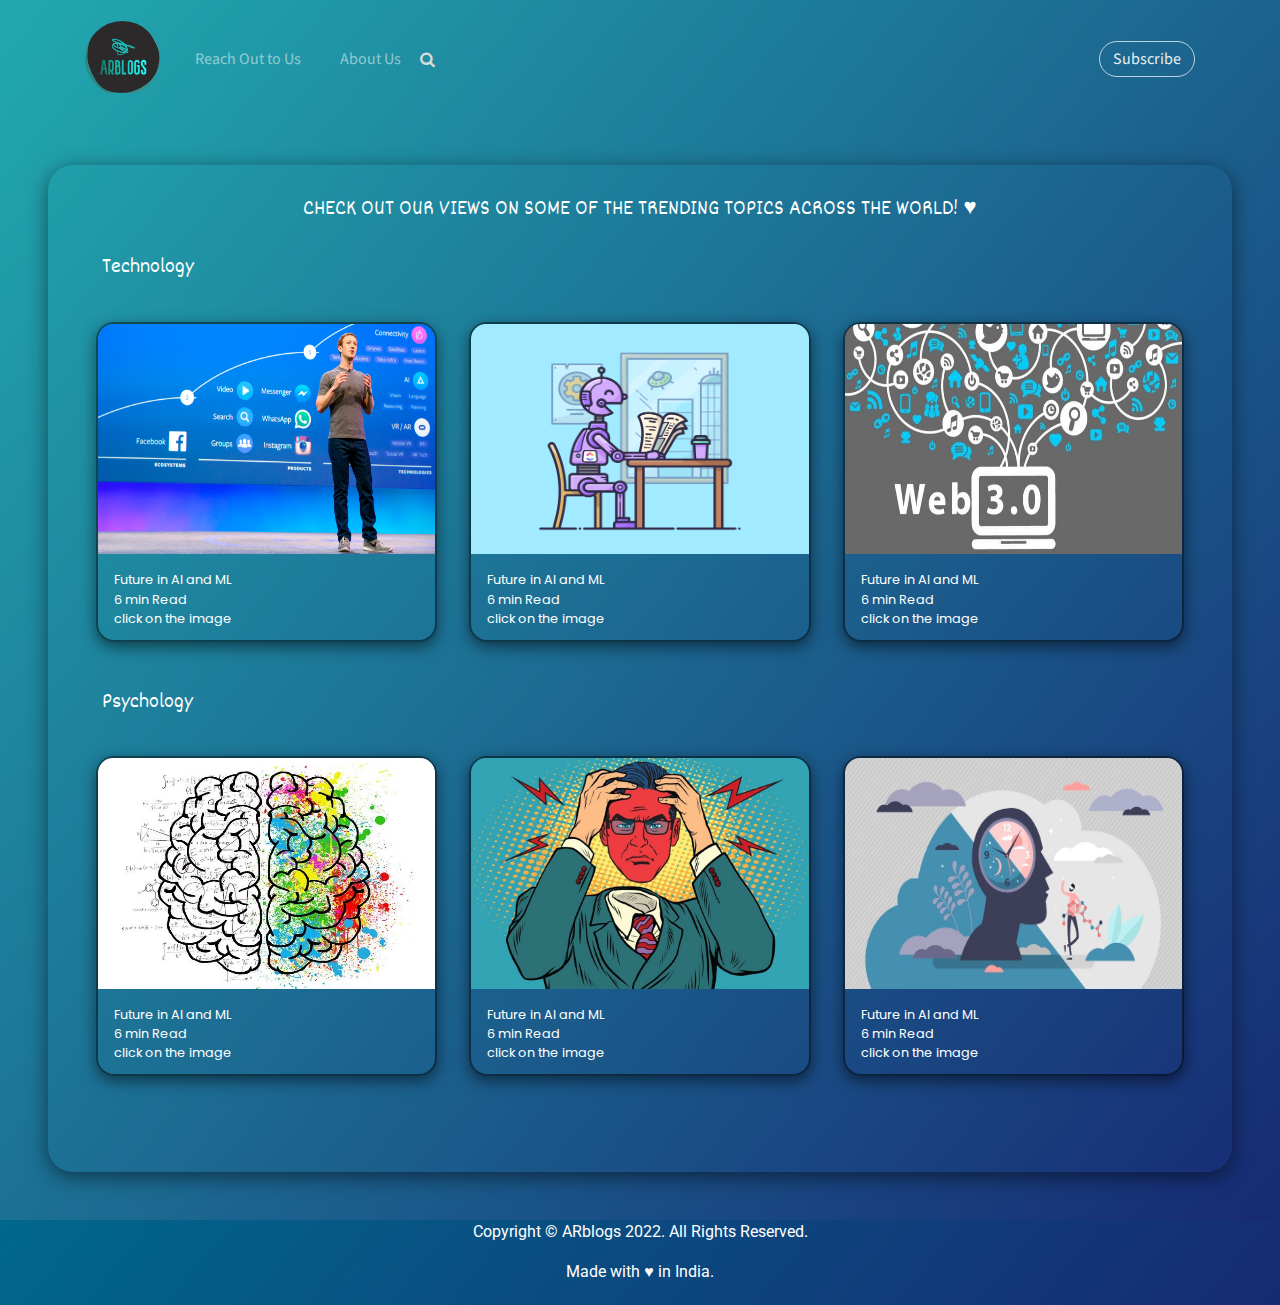
==== index.html @ 7158710a "Update index.html" ====
<!DOCTYPE html>
<html>
<head>
    <meta charset="utf-8">
    <meta name="viewport" content="width=device-width, initial-scale=1.0">
    <title>ARblogs</title>
    <!-- ----------bootstrap-------- -->
    <link rel="stylesheet" href="https://cdnjs.cloudflare.com/ajax/libs/twitter-bootstrap/4.1.3/css/bootstrap.min.css">
    <link rel="stylesheet" href="https://cdnjs.cloudflare.com/ajax/libs/font-awesome/4.7.0/css/font-awesome.min.css">
    <link rel="stylesheet" href="https://fonts.googleapis.com/css?family=Source+Sans+Pro:300,400,700">
    <!-- ----------CSS-------- -->
    <link rel="stylesheet" href="https://ananditaa.github.io/ARblogs/style.css">
    <!-- ----------FONT-------- -->
    <link href='https://fonts.googleapis.com/css?family=Dekko' rel='stylesheet'>
    <!----Google Fonts---->
    <link rel="preconnect" href="https://fonts.googleapis.com">
    <link rel="preconnect" href="https://fonts.gstatic.com" crossorigin>
    <link href="https://fonts.googleapis.com/css2?family=Fredoka+One&family=Merriweather&family=Montserrat&family=Playfair+Display:wght@400;900&family=Poppins:wght@400;600;800&family=Roboto:wght@300;500&family=Rowdies:wght@700&family=Sacramento&display=swap" rel="stylesheet">
</head>

<body>
    <div>
        <div class="header-blue">
            <nav class="navbar navbar-dark navbar-expand-md navigation-clean-search">
                <div class="container">
                    <a class="navbar-brand" href="https://ananditaa.github.io/ARblogs/index.html">
                        <div class="logo-image">
                            <img src="https://ananditaa.github.io/ARblogs/logo.jpg" class="img-fluid">
                        </div>
                    </a>
                    <button class="navbar-toggler" data-toggle="collapse" data-target="#navcol-1"><span
                        class="sr-only">Toggle navigation</span><span class="navbar-toggler-icon"></span></button>
                    <div class="collapse navbar-collapse" id="navcol-1">
                        <ul class="nav navbar-nav">
                            <li class="nav-item" role="presentation"><a class="nav-link" href="https://ananditaa.github.io/ARblogs/reach.html">Reach Out to Us</a></li>
                            <li class="nav-item" role="presentation"><a class="nav-link" href="https://ananditaa.github.io/ARblogs/aboutus.html">About Us</a></li>
                        </ul>
                        <form class="form-inline mr-auto" target="_self">
                            <div class="form-group"><label for="search-field"><i class="fa fa-search"></i></label><input class="form-control search-field" type="search" name="search" id="search-field"></div>
                        </form>
                        <a class="btn btn-light action-button" role="button" href="https://ananditaa.github.io/ARblogs/subscribe.html">Subscribe</a>
                    </div>
                </div>
            </nav>
            <div class="blog-sec">
                <div class="blog-1">
                    <h2 style="font-family: 'Dekko';font-size: 22px"; class="main-heading">Check out our views on some of the trending topics across the world! &hearts;</h2>
                    <div class="blog-img-flex">
                        <h3 style="font-family: 'Dekko';font-size: 22px;color: white;" class="sub-heading">Technology</h3>
                        <div class="blog-img">
                            <div class="img1">
                                <img src="https://ananditaa.github.io/ARblogs/img2.jpg" >
                                <div class="text">
                                    <p>Lorem ipsum, dolor sit amet consectetur adipisicing elit. Unde, laudantium illo qui possimus repudiandae temporibus.Lorem ipsum dolor, sit amet consectetur adipisicing elit. </p>
                                    <button onclick="window.location.href='https://ananditaa.github.io/ARblogs/blogpage.html'" class="btn-sub">Read More</button>
                                </div>
                                <div class="sub-text">
                                    <p>Future in AI and ML</p>
                                    <p>6 min Read</p>
                                    <p>click on the image</p>
                                </div>
                            </div>
                            <div class="img1">
                                <img src="https://ananditaa.github.io/ARblogs/img1.png" >
                                <div class="text">
                                    <p>To be published soon :) </p>
                                    <button class="btn-sub" disabled>Read More</button>
                                </div>
                                <div class="sub-text">
                                    <p>Future in AI and ML</p>
                                    <p>6 min Read</p>
                                    <p>click on the image</p>
                                </div>
                            </div>
                            <div class="img1">
                                <img src="https://ananditaa.github.io/ARblogs/img3.jpg" >
                                <div class="text">
                                    <p>To be published soon :)</p>
                                    <button class="btn-sub" disabled>Read More</button>
                                    
                                </div>
                                <div class="sub-text">
                                    <p>Future in AI and ML</p>
                                    <p>6 min Read</p>
                                    <p>click on the image</p>
                                </div>
                            </div>
                        </div>
                    </div>
                    <div class="blog-img-flex">
                        <h3 style="font-family: 'Dekko';font-size: 22px;color: white;" class="sub-heading">Psychology</h3>
                        <div class="blog-img">
                            <div class="img1">
                                <img src="https://ananditaa.github.io/ARblogs/img4.jpg" >
                                <div class="text">
                                    <p>To be published soon :) </p>
                                    <button class="btn-sub" disabled>Read More</button>
                                </div>
                                <div class="sub-text">
                                    <p>Future in AI and ML</p>
                                    <p>6 min Read</p>
                                    <p>click on the image</p>
                                </div>
                            </div>
                            <div class="img1">
                                <img src="https://ananditaa.github.io/ARblogs/img5.jpg" >
                                <div class="text">
                                    <p>To be published soon :) </p>
                                    <button class="btn-sub" disabled>Read More</button>
                                </div>
                                <div class="sub-text">
                                    <p>Future in AI and ML</p>
                                    <p>6 min Read</p>
                                    <p>click on the image</p>
                                </div>
                            </div>
                            <div class="img1">
                                <img src="https://ananditaa.github.io/ARblogs/img6.jpeg" >
                                <div class="text">
                                    <p>To be published soon :)</p>
                                    <button class="btn-sub" disabled>Read More</button>
                                </div>
                                <div class="sub-text">
                                    <p>Future in AI and ML</p>
                                    <p>6 min Read</p>
                                    <p>click on the image</p>
                                </div>
                            </div>
                        </div>
                    </div>
                </div>
            </div>
        </div>
    </div>
    <div class="footer">
        <p>Copyright &copy; ARblogs 2022. All Rights Reserved.</p>
        <p>Made with &hearts; in India.</p>
    </div>
    <script src="https://cdnjs.cloudflare.com/ajax/libs/jquery/3.2.1/jquery.min.js"></script>
    <script src="https://cdnjs.cloudflare.com/ajax/libs/twitter-bootstrap/4.1.3/js/bootstrap.bundle.min.js"></script>
</body>
</html>
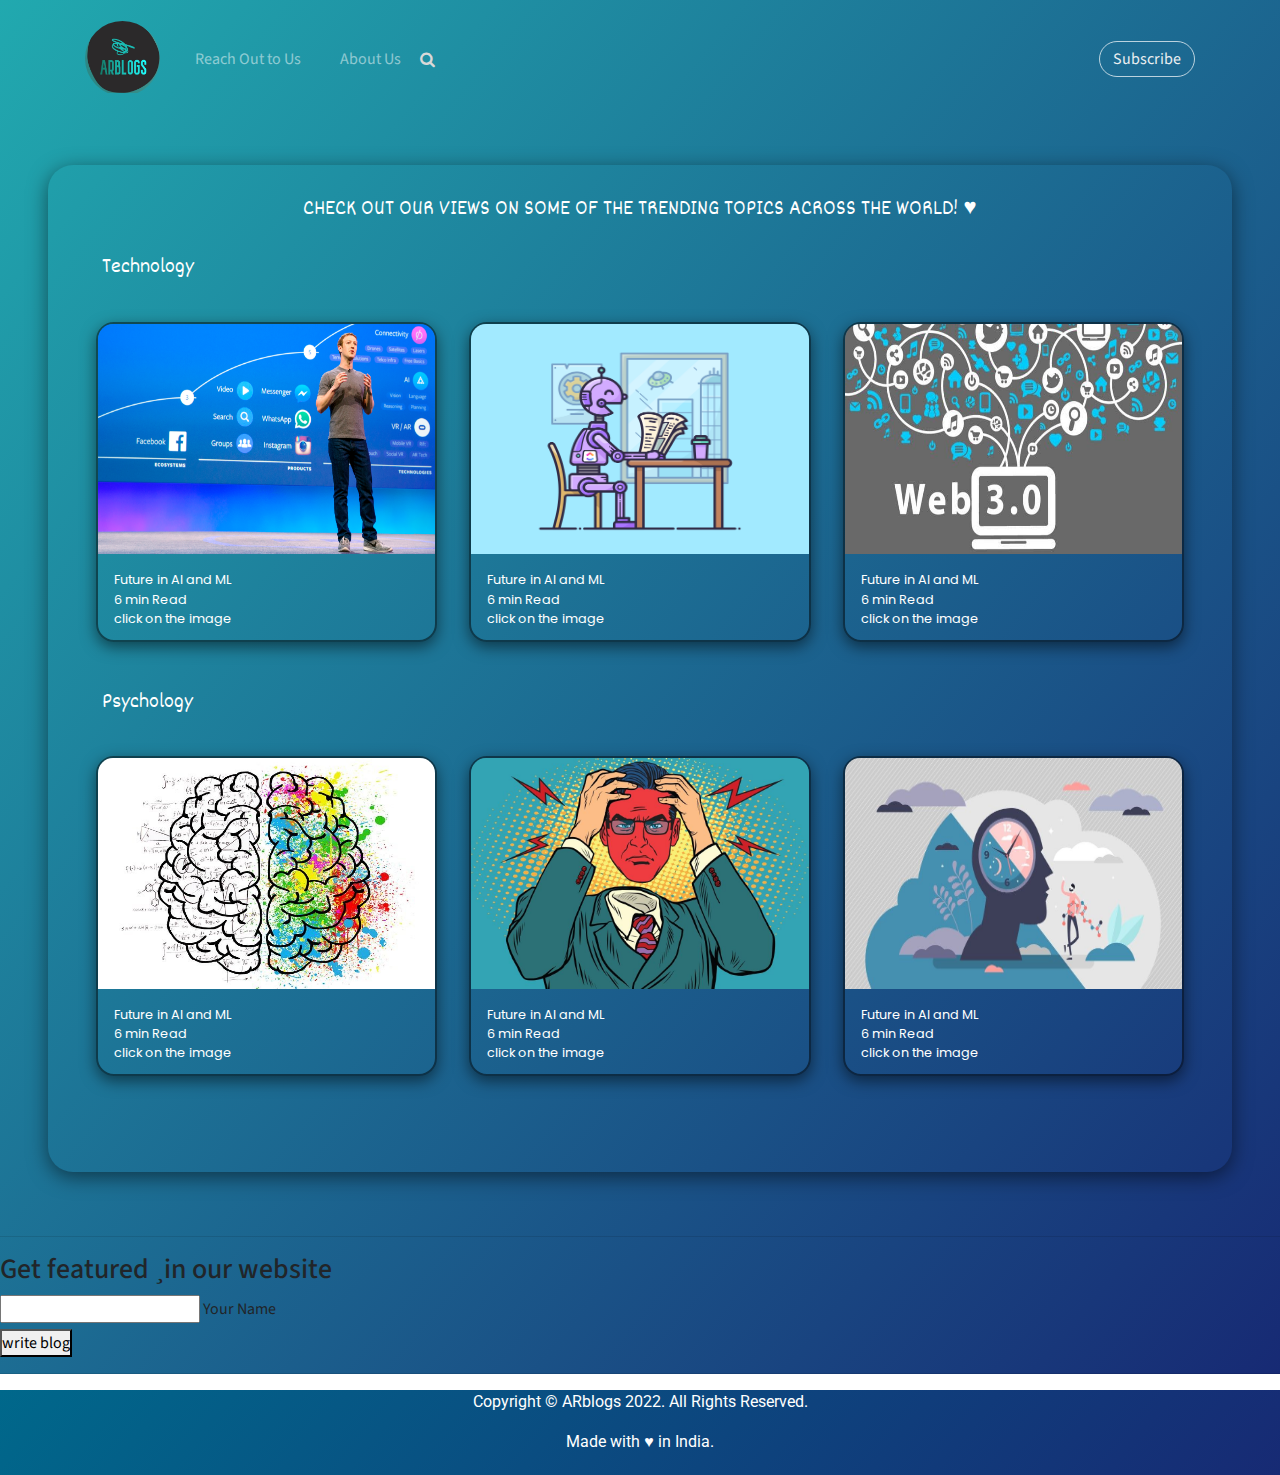
==== commit e6f18801: "Update index.html" ====
--- a/index.html
+++ b/index.html
@@ -52,7 +52,7 @@
                                 <img src="https://ananditaa.github.io/ARblogs/img2.jpg" >
                                 <div class="text">
                                     <p>Lorem ipsum, dolor sit amet consectetur adipisicing elit. Unde, laudantium illo qui possimus repudiandae temporibus.Lorem ipsum dolor, sit amet consectetur adipisicing elit. </p>
-                                    <button onclick="window.location.href='https://ananditaa.github.io/ARblogs/blogpage.html'" class="btn-sub">Read More</button>
+                                    <button onclick="window.location.href='https://ananditaa.github.io/ARblogs/blogpage.html'" class="btn-sub btn-hover">Read More</button>
                                 </div>
                                 <div class="sub-text">
                                     <p>Future in AI and ML</p>
@@ -130,6 +130,23 @@
                     </div>
                 </div>
             </div>
+             <hr>
+            <div class="feature-section">
+                <div class="feature-content">
+                    <h3>Get featured <span class="emoji"><i class="fas fa-star"></i></span>in our website</h3>
+                </div>
+                <div class="feature-input">
+                    
+                  
+                  <input type="text"  required id="featureinput">
+                  <label class="feature-name" for="featureinput">Your Name</label>
+                    
+                </div>
+                <div class="feature-button">
+                    <button>write blog</button>
+                </div>
+            </div>
+            <hr>
         </div>
     </div>
     <div class="footer">
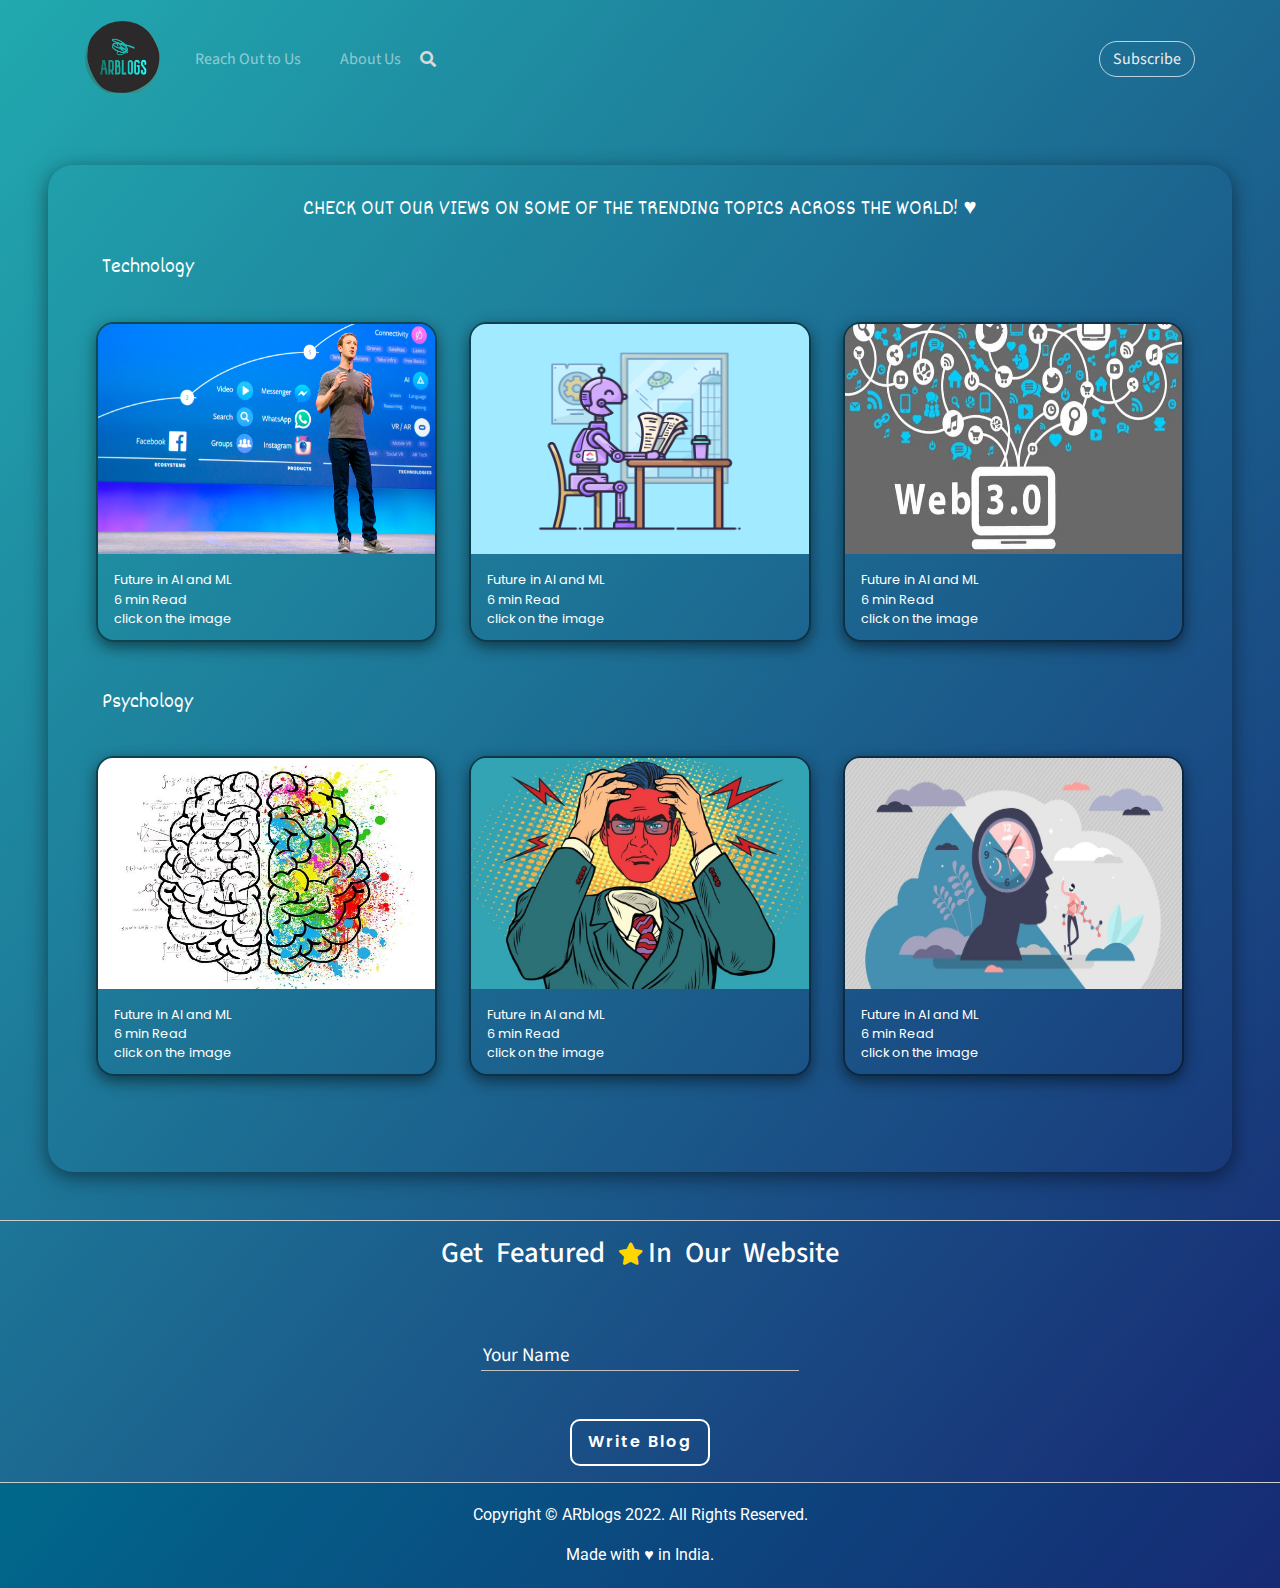
==== commit 52b95e11: "Update index.html" ====
--- a/index.html
+++ b/index.html
@@ -16,6 +16,8 @@
     <link rel="preconnect" href="https://fonts.googleapis.com">
     <link rel="preconnect" href="https://fonts.gstatic.com" crossorigin>
     <link href="https://fonts.googleapis.com/css2?family=Fredoka+One&family=Merriweather&family=Montserrat&family=Playfair+Display:wght@400;900&family=Poppins:wght@400;600;800&family=Roboto:wght@300;500&family=Rowdies:wght@700&family=Sacramento&display=swap" rel="stylesheet">
+    <!--     -----font awesome ---------- -->
+    <link href="https://cdnjs.cloudflare.com/ajax/libs/font-awesome/5.13.0/css/all.min.css" rel="stylesheet">
 </head>
 
 <body>
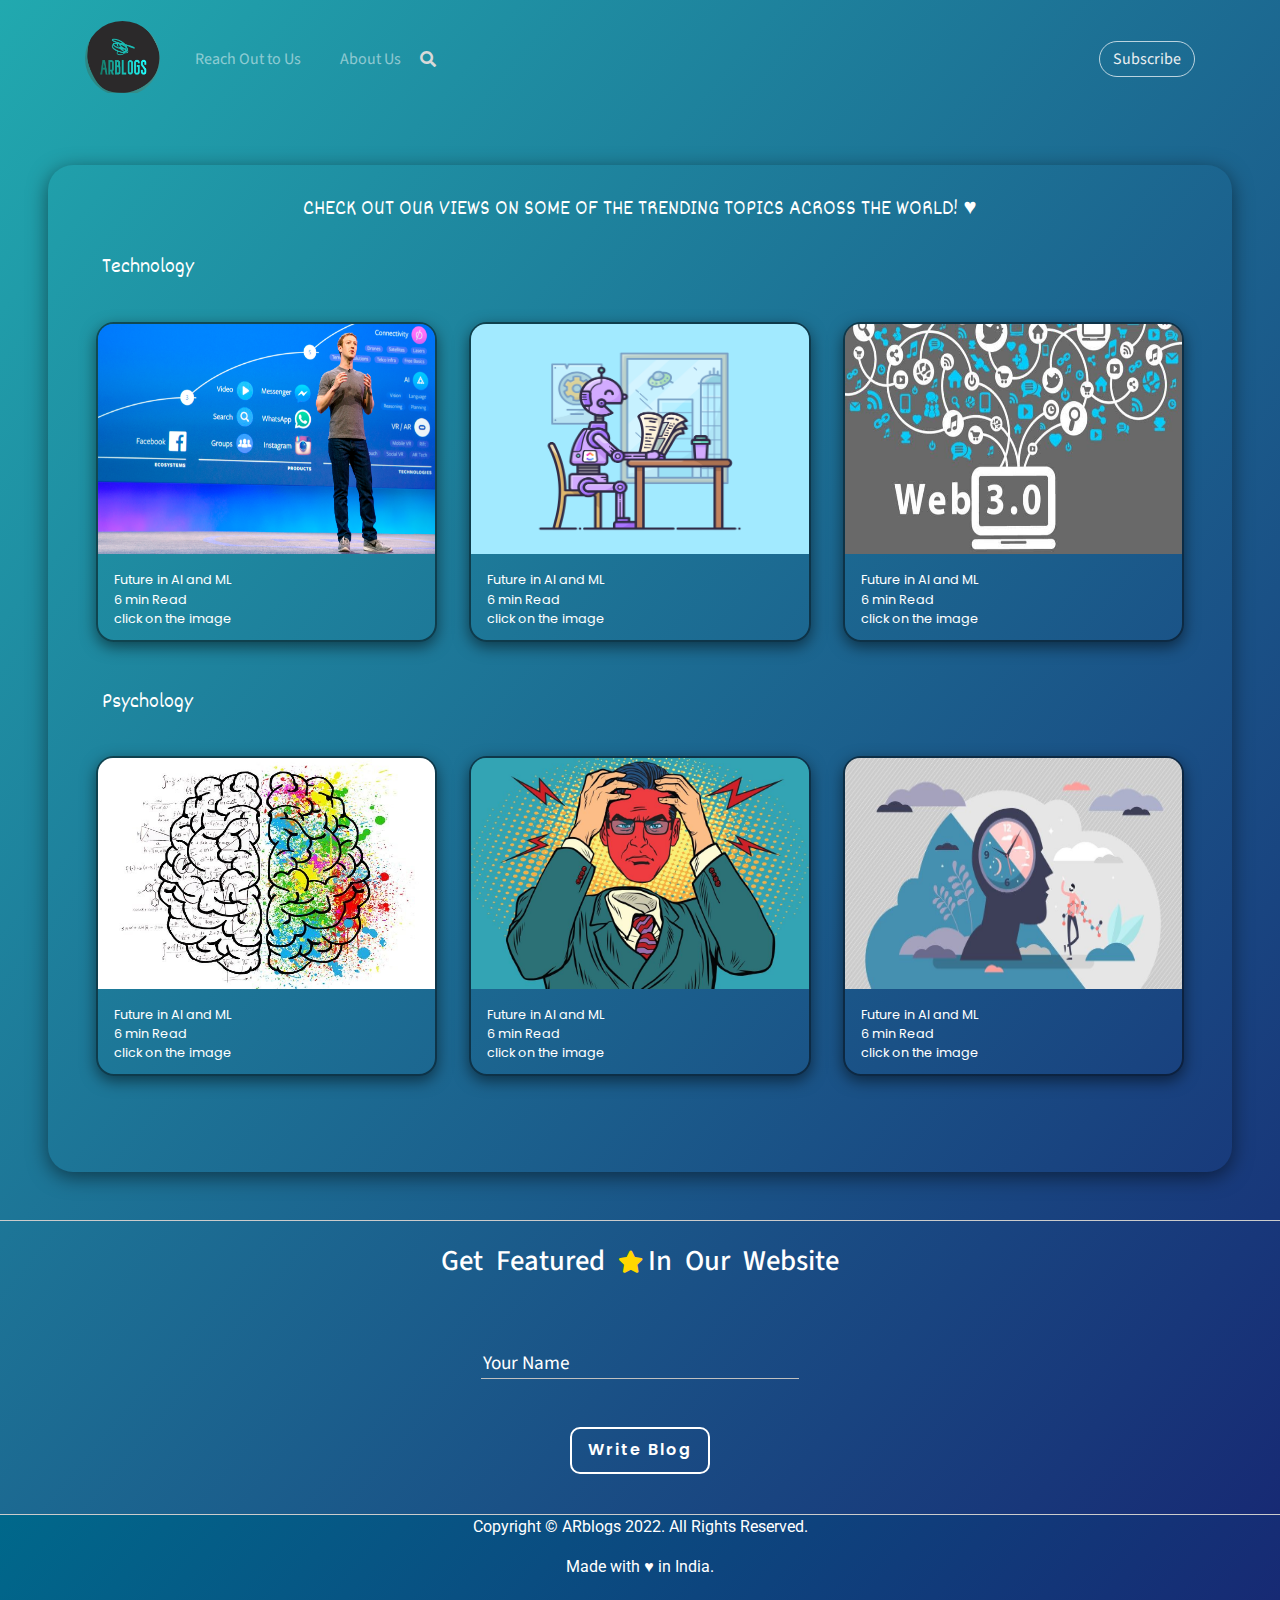
==== commit e1bee588: "Update index.html" ====
--- a/index.html
+++ b/index.html
@@ -40,7 +40,7 @@
                         <form class="form-inline mr-auto" target="_self">
                             <div class="form-group"><label for="search-field"><i class="fa fa-search"></i></label><input class="form-control search-field" type="search" name="search" id="search-field"></div>
                         </form>
-                        <a class="btn btn-light action-button" role="button" href="https://ananditaa.github.io/ARblogs/subscribe.html">Subscribe</a>
+                        <a class="btn btn-light action-button" role="button" href="https://ananditaa.github.io/ARblogs/subscribeform.php">Subscribe</a>
                     </div>
                 </div>
             </nav>
@@ -140,12 +140,12 @@
                 <div class="feature-input">
                     
                   
-                  <input type="text"  required id="featureinput">
+                  <input type="text" id="featureinput" required  >
                   <label class="feature-name" for="featureinput">Your Name</label>
                     
                 </div>
                 <div class="feature-button">
-                    <button>write blog</button>
+                    <button onclick="window.location.href='writeblog.html'">write blog</button>
                 </div>
             </div>
             <hr>
